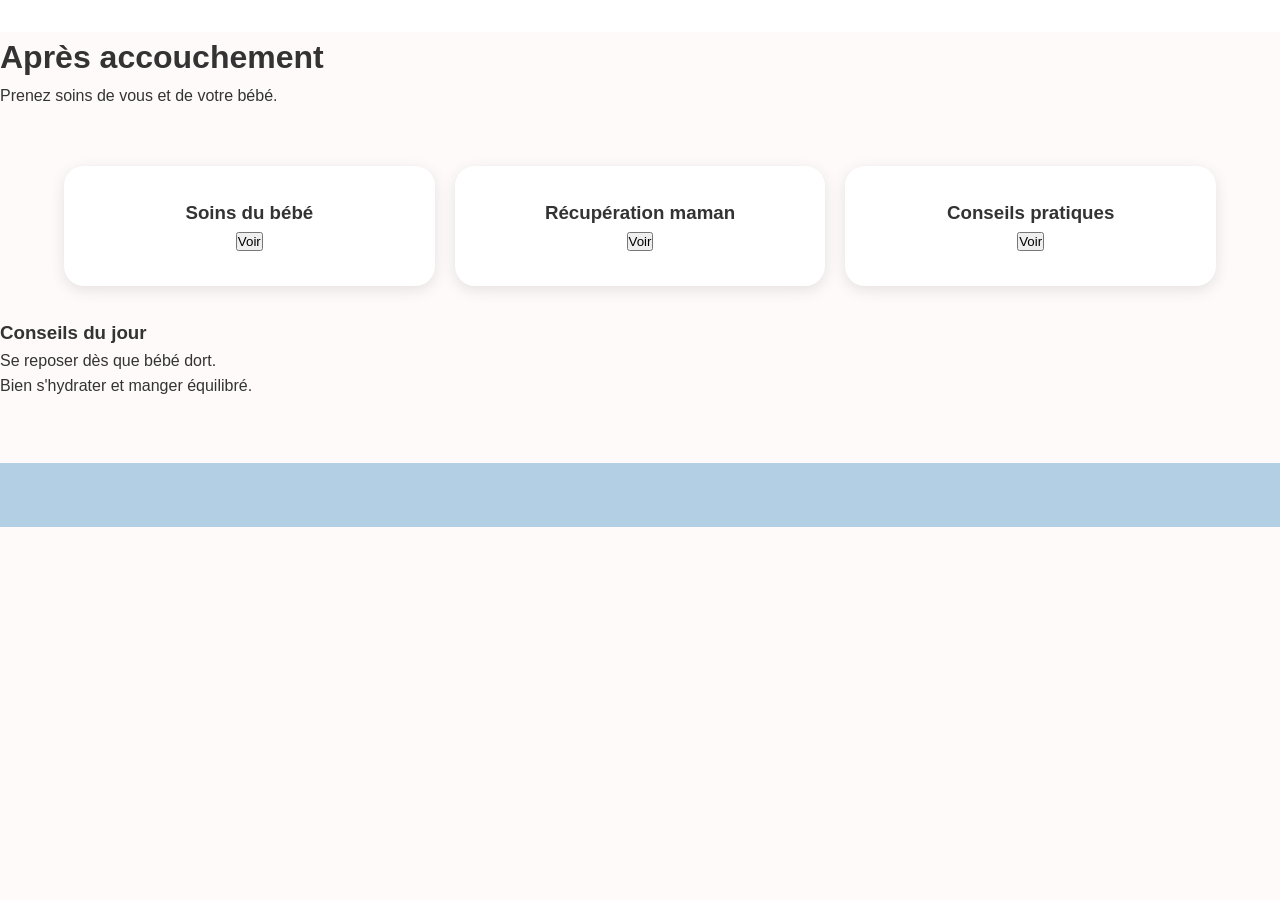
==== ap_accouchement.html @ ddcda5e3 "commit1" ====
<!DOCTYPE html>
<html lang="fr">
<head>
    <meta charset="UTF-8">
    <title>Après Accouchement</title>
    <link rel="stylesheet" href="style.css">
</head>
<body>
    <header id="header-shared"></header>
    <main>
        <div class="hero-post">
            <h1>Après accouchement</h1>
            <p>Prenez soins de vous et de votre bébé.</p>
            <img src="maman_bebe_post.png" alt="">
        </div>
        <div class="grid-container">
            <div class="card-action pink-light">
                <h3>Soins du bébé</h3>
                <button class="btn-pink" onclick="goTo('conseil.html')">Voir</button>
            </div>
            <div class="card-action blue-light">
                <h3>Récupération maman</h3>
                <button class="btn-blue">Voir</button>
            </div>
            <div class="card-action gray-light">
                <h3>Conseils pratiques</h3>
                <button class="btn-gray">Voir</button>
            </div>
        </div>
        <div class="daily-tips">
            <h3>Conseils du jour</h3>
            <ul>
                <li>Se reposer dès que bébé dort.</li>
                <li>Bien s'hydrater et manger équilibré.</li>
            </ul>
        </div>
    </main>
    <footer id="footer-shared"></footer>
    <script src="script.js"></script>
</body>
</html>
---- style.css ----
:root {
    --pink: #e9899e;
    --blue-bg: #e8f0f8;
    --gray-dark: #333;
    --gray-light: #757575;
    --white: #ffffff;
    --shadow: 0 4px 15px rgba(0, 0, 0, 0.1);
}

* { box-sizing: border-box; margin: 0; padding: 0; font-family: 'Arial', sans-serif; }

body { background-color: #fffafa; color: var(--gray-dark); line-height: 1.6; }

/* Header & Nav */
header {
    display: flex;
    justify-content: space-between;
    align-items: center;
    padding: 1rem 5%;
    background: var(--white);
}

.logo { display: flex; align-items: center; font-weight: bold; color: var(--pink); gap: 8px; }
.logo img { height: 35px; }

nav { display: flex; gap: 20px; flex-wrap: wrap; }
nav a { text-decoration: none; color: var(--gray-dark); font-size: 0.9rem; transition: 0.3s; }
nav a:hover, nav a.active { color: var(--pink); border-bottom: 2px solid var(--pink); }

/* Titre Principal (H1 des images) */
.main-title {
    text-align: center;
    font-size: 1.8rem;
    padding: 2rem 10%;
    font-weight: 800;
}

/* Formulaires & Cartes Bleues (IMG_0869, 0870, 0871) */
.blue-section {
    background-color: var(--blue-bg);
    border-radius: 20px;
    padding: 2rem;
    width: 90%;
    max-width: 600px;
    margin: 0 auto 2rem;
    text-align: center;
}

input, select {
    width: 100%;
    padding: 15px;
    margin: 10px 0;
    border: none;
    border-radius: 12px;
    box-shadow: var(--shadow);
    font-size: 1rem;
}

.btn-submit {
    background-color: var(--pink);
    color: white;
    padding: 12px 40px;
    border: none;
    border-radius: 12px;
    font-size: 1.1rem;
    cursor: pointer;
    margin-top: 15px;
}

/* Responsive Grid (IMG_0872) */
.grid-container {
    display: grid;
    grid-template-columns: 1fr; /* Mobile */
    gap: 20px;
    padding: 2rem 5%;
}

@media (min-width: 768px) { .grid-container { grid-template-columns: repeat(3, 1fr); } }

.card-action {
    background: white;
    padding: 2rem;
    border-radius: 20px;
    text-align: center;
    box-shadow: var(--shadow);
}

/* Footer (IMG_0872 bas) */
footer {
    background-color: #b3cfe4;
    padding: 2rem 5%;
    margin-top: 4rem;
}

.footer-grid {
    display: flex;
    flex-wrap: wrap;
    justify-content: space-between;
    gap: 20px;
}

.footer-item { min-width: 200px; }
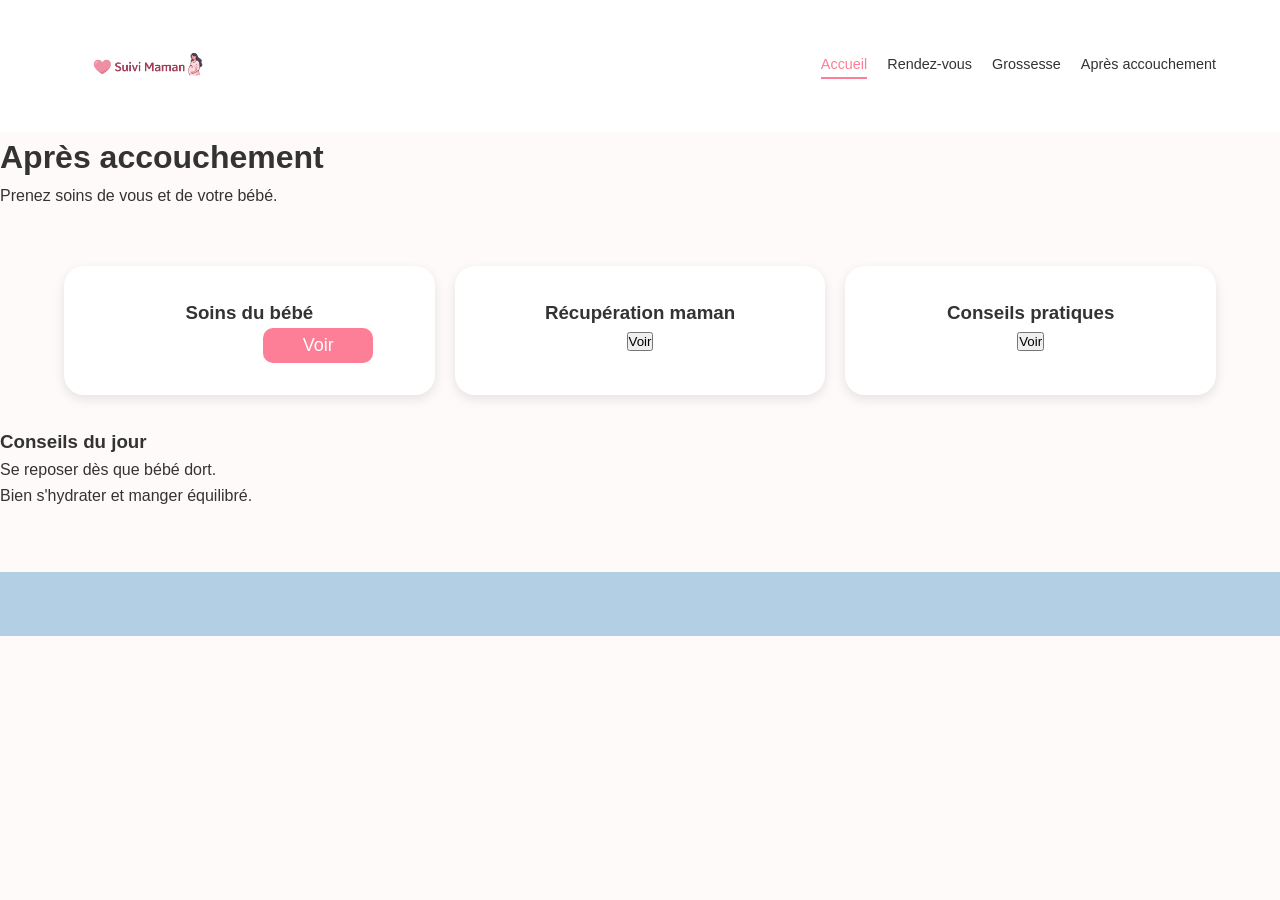
==== commit 4f1e4fdb: "commit2" ====
--- a/ap_accouchement.html
+++ b/ap_accouchement.html
@@ -6,7 +6,15 @@
     <link rel="stylesheet" href="style.css">
 </head>
 <body>
-    <header id="header-shared"></header>
+    <header>
+        <div class="logo"><img src="./images_suivi/logo.png" alt=""></div>
+        <nav>
+            <a href="accueil.html" class="active">Accueil</a>
+            <a href="rdv.html">Rendez-vous</a>
+            <a href="suivi.html">Grossesse</a>
+            <a href="ap_accouchement.html">Après accouchement</a>
+        </nav>
+    </header>
     <main>
         <div class="hero-post">
             <h1>Après accouchement</h1>
--- a/style.css
+++ b/style.css
@@ -1,15 +1,24 @@
 :root {
-    --pink: #e9899e;
-    --blue-bg: #e8f0f8;
+    --pink: #FD7E97;
+    --blue-bg: #E5EEF7;
     --gray-dark: #333;
     --gray-light: #757575;
     --white: #ffffff;
     --shadow: 0 4px 15px rgba(0, 0, 0, 0.1);
 }
 
-* { box-sizing: border-box; margin: 0; padding: 0; font-family: 'Arial', sans-serif; }
+* {
+    box-sizing: border-box;
+    margin: 0;
+    padding: 0;
+    font-family: 'Arial', sans-serif;
+}
 
-body { background-color: #fffafa; color: var(--gray-dark); line-height: 1.6; }
+body {
+    background-color: #fffafa;
+    color: var(--gray-dark);
+    line-height: 1.6;
+}
 
 /* Header & Nav */
 header {
@@ -20,12 +29,30 @@
     background: var(--white);
 }
 
-.logo { display: flex; align-items: center; font-weight: bold; color: var(--pink); gap: 8px; }
-.logo img { height: 35px; }
+.logo {
+    display: flex;
+    align-items: center;
+    gap: 8px;
+}
+.logo img {
+    height: 100px;
+}
 
-nav { display: flex; gap: 20px; flex-wrap: wrap; }
-nav a { text-decoration: none; color: var(--gray-dark); font-size: 0.9rem; transition: 0.3s; }
-nav a:hover, nav a.active { color: var(--pink); border-bottom: 2px solid var(--pink); }
+nav {
+    display: flex;
+    gap: 20px;
+    flex-wrap: wrap;
+}
+nav a {
+    text-decoration: none;
+    color: var(--gray-dark);
+    font-size: 0.9rem;
+    transition: 0.3s;
+}
+nav a:hover, nav a.active {
+    color: var(--pink);
+    border-bottom: 2px solid var(--pink);
+}
 
 /* Titre Principal (H1 des images) */
 .main-title {
@@ -34,6 +61,40 @@
     padding: 2rem 10%;
     font-weight: 800;
 }
+
+.hero {
+    display: flex;
+    background-color: #E5EEF7;
+    h1 {
+    font-size: 60px;
+    }
+}
+.hero-text {
+    margin-left: 50px;
+    padding-top: 40px;
+}
+.hero-img {
+        margin-left: 50%;
+        
+    }
+.btn-accueil {
+    background-color: #FD7E97;
+    color: white;
+    width: 280px;
+    height: 40px;
+    font-size: 18px;
+    border-radius: 10px;
+    border: #FD7E97;
+    margin-top: 30px;
+}
+
+.section-title {
+    margin-top: 40px;
+    font-size: 40px;
+    text-align: center;
+    
+}
+
 
 /* Formulaires & Cartes Bleues (IMG_0869, 0870, 0871) */
 .blue-section {
@@ -66,23 +127,42 @@
     cursor: pointer;
     margin-top: 15px;
 }
+.btn-pink{
+    background-color: #FD7E97;
+    color: white;
+    width: 110px;
+    height: 35px;
+    font-size: 18px;
+    margin-left: 45%;
+    border-radius: 10px;
+    border: #FD7E97;
+}
 
 /* Responsive Grid (IMG_0872) */
 .grid-container {
     display: grid;
     grid-template-columns: 1fr; /* Mobile */
     gap: 20px;
-    padding: 2rem 5%;
+    padding: 32px 5%;
+    img {
+        width: 200px;
+        height: auto;
+    }
 }
 
-@media (min-width: 768px) { .grid-container { grid-template-columns: repeat(3, 1fr); } }
+@media (min-width: 768px) {
+    .grid-container
+    {
+        grid-template-columns: repeat(3, 1fr);
+    }
+}
 
 .card-action {
     background: white;
-    padding: 2rem;
+    padding: 32px;
     border-radius: 20px;
     text-align: center;
-    box-shadow: var(--shadow);
+    box-shadow: rgba(0, 0, 0, 0.1) 0px 4px 12px;
 }
 
 /* Footer (IMG_0872 bas) */
@@ -99,4 +179,6 @@
     gap: 20px;
 }
 
-.footer-item { min-width: 200px; }+.footer-item {
+    min-width: 200px;
+}
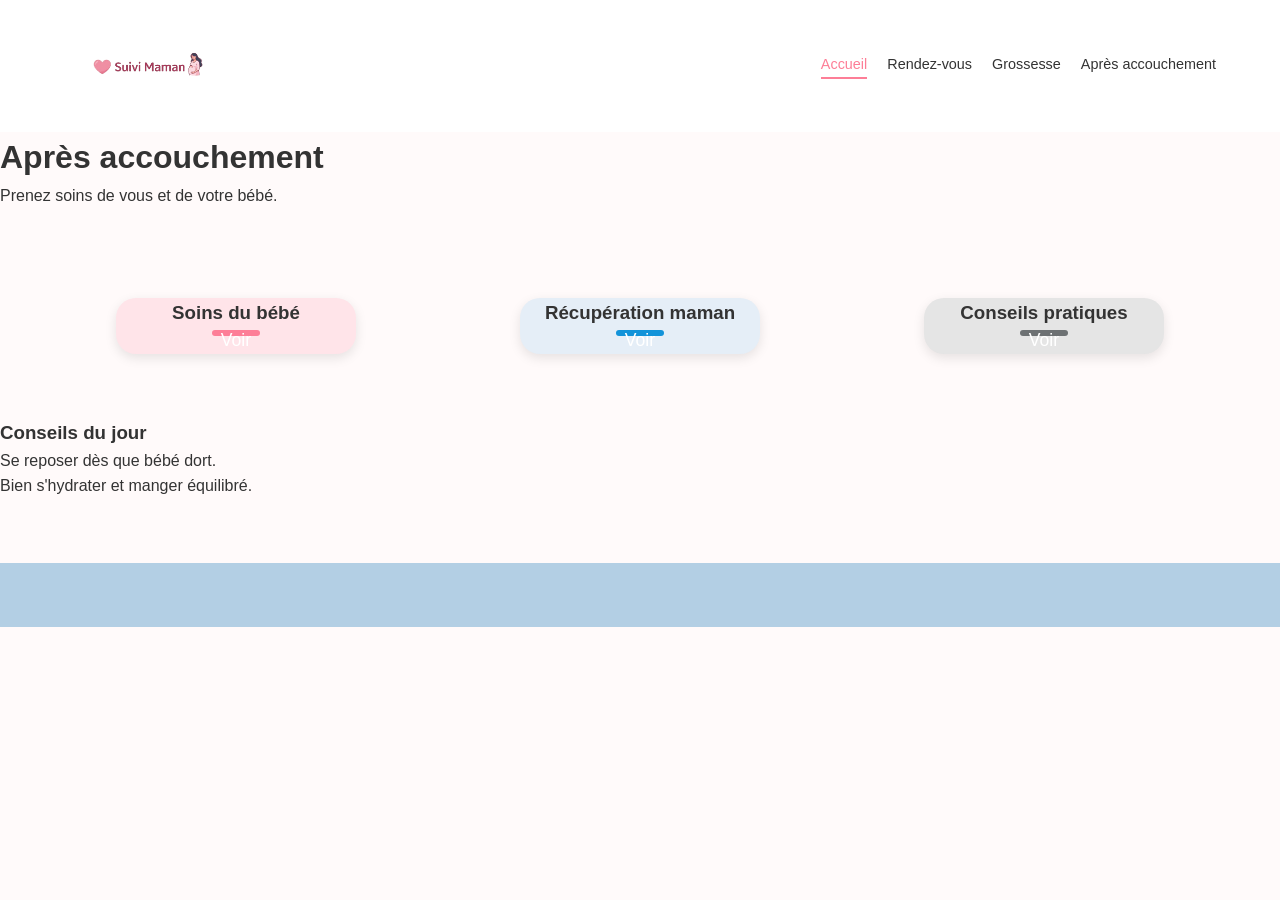
==== commit 62449d0d: "commit3" ====
--- a/ap_accouchement.html
+++ b/ap_accouchement.html
@@ -1,10 +1,12 @@
 <!DOCTYPE html>
 <html lang="fr">
+
 <head>
     <meta charset="UTF-8">
     <title>Après Accouchement</title>
     <link rel="stylesheet" href="style.css">
 </head>
+
 <body>
     <header>
         <div class="logo"><img src="./images_suivi/logo.png" alt=""></div>
@@ -22,17 +24,17 @@
             <img src="maman_bebe_post.png" alt="">
         </div>
         <div class="grid-container">
-            <div class="card-action pink-light">
+            <div class="card-action rose">
                 <h3>Soins du bébé</h3>
-                <button class="btn-pink" onclick="goTo('conseil.html')">Voir</button>
+                <button class="btn-rose" onclick="goTo('conseil.html')">Voir</button>
             </div>
-            <div class="card-action blue-light">
+            <div class="card-action bleu">
                 <h3>Récupération maman</h3>
-                <button class="btn-blue">Voir</button>
+                <button class="btn-bleu">Voir</button>
             </div>
-            <div class="card-action gray-light">
+            <div class="card-action gris">
                 <h3>Conseils pratiques</h3>
-                <button class="btn-gray">Voir</button>
+                <button class="btn-gris">Voir</button>
             </div>
         </div>
         <div class="daily-tips">
@@ -46,4 +48,5 @@
     <footer id="footer-shared"></footer>
     <script src="script.js"></script>
 </body>
+
 </html>
--- a/style.css
+++ b/style.css
@@ -65,6 +65,7 @@
 .hero {
     display: flex;
     background-color: #E5EEF7;
+    justify-content: space-between;
     h1 {
     font-size: 60px;
     }
@@ -73,10 +74,7 @@
     margin-left: 50px;
     padding-top: 40px;
 }
-.hero-img {
-        margin-left: 50%;
-        
-    }
+
 .btn-accueil {
     background-color: #FD7E97;
     color: white;
@@ -141,11 +139,12 @@
 /* Responsive Grid (IMG_0872) */
 .grid-container {
     display: grid;
-    grid-template-columns: 1fr; /* Mobile */
-    gap: 20px;
-    padding: 32px 5%;
+    justify-items: center;
+    gap: 60px;
+    width: 100%;
+    padding: 5%;
     img {
-        width: 200px;
+        width: 100px;
         height: auto;
     }
 }
@@ -158,11 +157,112 @@
 }
 
 .card-action {
+    align-items: center;
     background: white;
-    padding: 32px;
     border-radius: 20px;
     text-align: center;
     box-shadow: rgba(0, 0, 0, 0.1) 0px 4px 12px;
+    width: 70%;
+    bleu {
+        background-color: #757575;
+    }
+    
+}
+
+.card-action.bleu {
+    background-color: #E5EEF7;
+}
+
+.card-action.rose {
+    background-color: #FFE4E9;
+}
+
+.card-action.gris {
+    background-color: #E5E5E5;
+}
+
+.btn-bleu {
+    background-color: #1293D9;
+    border: 1px;
+    height: 10%;
+    width: 20%;
+    color: white;
+    font-size: 110%;
+    border-radius: 20px;
+}
+
+.btn-rose {
+    background-color: #FD7E97;
+    border: 1px;
+    height: 10%;
+    width: 20%;
+    color: white;
+    font-size: 110%;
+    border-radius: 20px;
+}
+
+.btn-gris {
+    background-color: #6D7173;
+    border: 1px;
+    height: 10%;
+    width: 20%;
+    color: white;
+    font-size: 110%;
+    border-radius: 20px;
+}
+
+
+  
+.recent {
+    display: flex;
+    flex-direction: column; /* Les articles s'empilent verticalement */
+    align-items: center;    /* Centre les articles horizontalement */
+    gap: 30px;              /* Crée l'espace entre l'article 1 et l'article 2 */
+    margin: 0 auto;      /* Espace extérieur haut/bas et centrage du bloc */
+    width: 90%;
+    a {
+        color: #1293D9;
+    }
+}
+
+.recent-articles{
+    display: flex;
+}
+.recent-articles img {
+        width: 120px;
+        height: 90px;
+        border: 1px;
+        background-color: #A7CAE1;
+        border-radius: 5%;
+    }
+
+h2 {
+        font-size: 40px;
+        margin-left: 5%;
+    }
+
+
+.recent-articles.case1 {
+    background-color: #E5EEF7;
+    border: 1px;
+    border-radius: 20px;
+    gap: 10%;
+    padding: 50px;
+    width: 90%;
+    align-items: center;
+}
+
+#bloc {
+    width: 110px;
+}
+.recent-articles.case2 {
+    background-color: #E5EEF7;
+    border: 1px;
+    border-radius: 20px;
+    gap: 10%;
+    padding: 50px;
+    width: 90%;
+    align-items: center;
 }
 
 /* Footer (IMG_0872 bas) */
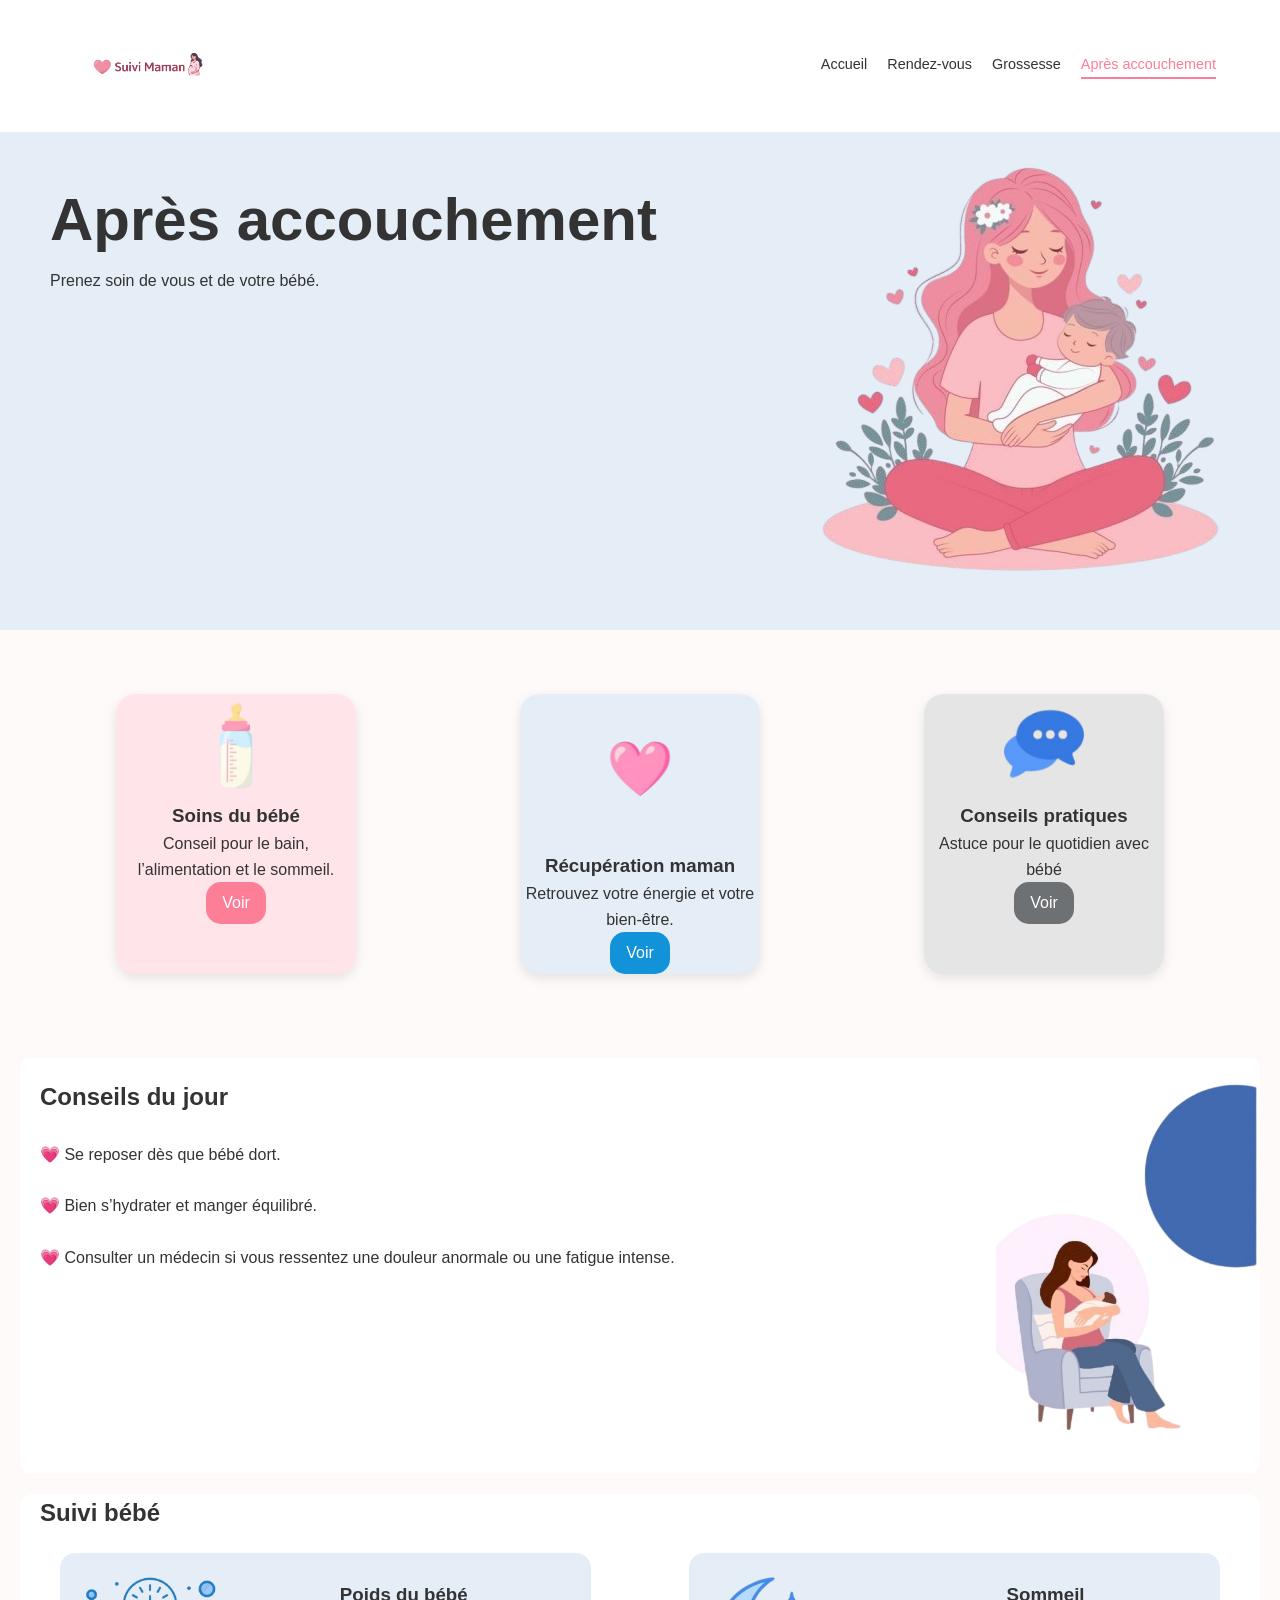
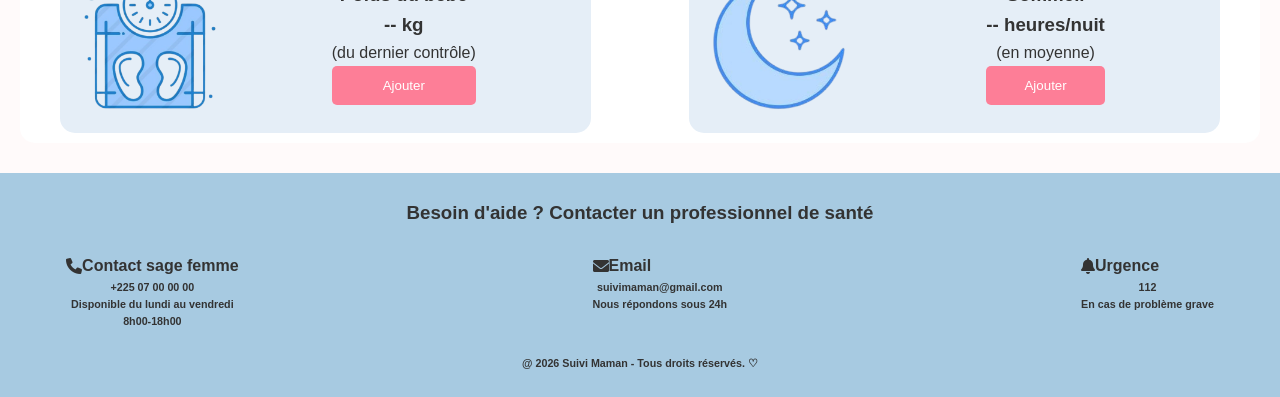
==== commit be07151c: "commit7" ====
--- a/ap_accouchement.html
+++ b/ap_accouchement.html
@@ -5,48 +5,126 @@
     <meta charset="UTF-8">
     <title>Après Accouchement</title>
     <link rel="stylesheet" href="style.css">
+    <link rel="stylesheet" href="https://cdnjs.cloudflare.com/ajax/libs/font-awesome/6.0.0/css/all.min.css">
 </head>
 
 <body>
     <header>
         <div class="logo"><img src="./images_suivi/logo.png" alt=""></div>
         <nav>
-            <a href="accueil.html" class="active">Accueil</a>
+            <a href="accueil.html">Accueil</a>
             <a href="rdv.html">Rendez-vous</a>
             <a href="suivi.html">Grossesse</a>
-            <a href="ap_accouchement.html">Après accouchement</a>
+            <a href="ap_accouchement.html" class="active">Après accouchement</a>
         </nav>
     </header>
     <main>
-        <div class="hero-post">
-            <h1>Après accouchement</h1>
-            <p>Prenez soins de vous et de votre bébé.</p>
-            <img src="maman_bebe_post.png" alt="">
+        <div class="hero">
+            <div class="hero-text">
+                <h1>Après accouchement</h1>
+                <p>Prenez soin de vous et de votre bébé.</p>
+            </div>
+            <div class="hero-img"><img src="./images_suivi/maman3.png" alt=""></div>
         </div>
-        <div class="grid-container">
+        <section class="grid-container">
+
             <div class="card-action rose">
+                <img src="./images_suivi/bibéron.png" alt="">
                 <h3>Soins du bébé</h3>
+                <p>Conseil pour le bain, l’alimentation et le sommeil.</p>
                 <button class="btn-rose" onclick="goTo('conseil.html')">Voir</button>
             </div>
+
             <div class="card-action bleu">
+                <img src="./images_suivi/coeur.png" alt="">
                 <h3>Récupération maman</h3>
-                <button class="btn-bleu">Voir</button>
+                <p>Retrouvez votre énergie et votre bien-être.</p>
+                <button class="btn-bleu" onclick="goTo('conseil.html')">Voir</button>
             </div>
+
             <div class="card-action gris">
+                <img src="./images_suivi/message.png" alt="">
                 <h3>Conseils pratiques</h3>
-                <button class="btn-gris">Voir</button>
+                <p>Astuce pour le quotidien avec bébé</p>
+                <button class="btn-gris" onclick="goTo('conseil.html')">Voir</button>
             </div>
-        </div>
-        <div class="daily-tips">
-            <h3>Conseils du jour</h3>
-            <ul>
-                <li>Se reposer dès que bébé dort.</li>
-                <li>Bien s'hydrater et manger équilibré.</li>
-            </ul>
-        </div>
-    </main>
-    <footer id="footer-shared"></footer>
-    <script src="script.js"></script>
+
+        </section>
+
+        <section class="conseils">
+            <div>
+                <h2>Conseils du jour</h2><br>
+                <p>💗 Se reposer dès que bébé dort.</p><br>
+                <p>💗 Bien s’hydrater et manger équilibré.</p><br>
+                <p>💗 Consulter un médecin si vous ressentez une douleur anormale ou une fatigue intense.</p>
+            </div>
+            <div><img src="./images_suivi/maman4.png" alt=""></div>
+        </section>
+
+        <section class="suivi">
+            <h2>Suivi bébé</h2>
+            <div class="sv">
+                <div class="boite-suivi">
+                    <img src="./images_suivi/balence2.png" alt="">
+                    <div id="sv">
+                        <h3>Poids du bébé</h3>
+                        <h3 id="poids">-- kg</h3>
+                        <p>(du dernier contrôle)</p>
+                        <button onclick="ajouterPoids()">Ajouter</button>
+                    </div>
+                </div>
+
+                <div class="boite-suivi">
+                    <img src="./images_suivi/lune.png" alt="">
+                    <div id="sv">
+                        <h3>Sommeil</h3>
+                        <h3 id="sommeil">-- heures/nuit</h3>
+                        <p>(en moyenne)</p>
+                        <button onclick="ajouterSommeil()">Ajouter</button>
+                    </div>
+                </div>
+            </div>
+
+        </section>
+
+        <footer id="footer-shared">
+            <h3>Besoin d'aide ? Contacter un professionnel de santé</h3>
+            <section class="icons">
+                <div class="icon">
+                    <div id="ico">
+                        <i class="fa-solid fa-phone"></i>
+                        <h4>Contact sage femme</h4>
+                    </div>
+                    <div>
+                        <h6>+225 07 00 00 00</h6>
+                        <h6>Disponible du lundi au vendredi</h6>
+                        <h6>8h00-18h00</h6>
+                    </div>
+                </div>
+                <div class="icon">
+                    <div id="ico">
+                        <i class="fa-solid fa-envelope"></i>
+                        <h4>Email</h4>
+                    </div>
+                    <div>
+                        <h6>suivimaman@gmail.com</h6>
+                        <h6>Nous répondons sous 24h</h6>
+                    </div>
+                </div>
+                <div class="icon">
+                    <div id="ico">
+                        <i class="fa-solid fa-bell"></i>
+                        <h4>Urgence</h4>
+                    </div>
+                    <div>
+                        <h6>112</h6>
+                        <h6>En cas de problème grave</h6>
+                    </div>
+                </div>
+            </section>
+            <h6>@ 2026 Suivi Maman - Tous droits réservés. ♡</h6>
+        </footer>
+        <script src="script.js"></script>
 </body>
 
 </html>
--- a/style.css
+++ b/style.css
@@ -32,7 +32,6 @@
 .logo {
     display: flex;
     align-items: center;
-    gap: 8px;
 }
 .logo img {
     height: 100px;
@@ -134,6 +133,65 @@
     margin-left: 45%;
     border-radius: 10px;
     border: #FD7E97;
+}
+
+/*grossesse*/
+.resume {
+  display: flex;
+  justify-content: space-around;
+  margin: 20px;
+}
+
+.cart {
+  background: white;
+  padding: 15px;
+  border-radius: 10px;
+  width: 25%;
+  text-align: center;
+  box-shadow: 0 2px 5px rgba(0,0,0,0.1);
+}
+
+/* FORMULAIRE */
+.formulaire {
+  background: white;
+  margin: 20px;
+  padding: 20px;
+  border-radius: 10px;
+}
+
+input {
+  width: 100%;
+  padding: 10px;
+  margin-bottom: 10px;
+}
+
+button {
+  width: 100%;
+  padding: 12px;
+  background: #FD7E97;
+  color: white;
+  border: none;
+  border-radius: 5px;
+  cursor: pointer;
+}
+
+/* RESULTAT */
+#resultat {
+  margin-top: 15px;
+  font-weight: bold;
+}
+
+/* CONSEILS */
+.infos {
+  background: #fff0f5;
+  margin: 20px;
+  padding: 15px;
+  border-radius: 10px;
+}
+
+#gross {
+     width: 30%;
+    height: auto;
 }
 
 /* Responsive Grid (IMG_0872) */
@@ -184,31 +242,31 @@
 .btn-bleu {
     background-color: #1293D9;
     border: 1px;
-    height: 10%;
-    width: 20%;
-    color: white;
-    font-size: 110%;
-    border-radius: 20px;
+    height: 15%;
+    width: 25%;
+    color: white;
+    font-size: 100%;
+    border-radius: 15px;
 }
 
 .btn-rose {
     background-color: #FD7E97;
     border: 1px;
-    height: 10%;
-    width: 20%;
-    color: white;
-    font-size: 110%;
-    border-radius: 20px;
+    height: 15%;
+    width: 25%;
+    color: white;
+    font-size: 100%;
+    border-radius: 15px;
 }
 
 .btn-gris {
     background-color: #6D7173;
     border: 1px;
-    height: 10%;
-    width: 20%;
-    color: white;
-    font-size: 110%;
-    border-radius: 20px;
+    height: 15%;
+    width: 25%;
+    color: white;
+    font-size: 100%;
+    border-radius: 15px;
 }
 
 
@@ -234,13 +292,11 @@
         border: 1px;
         background-color: #A7CAE1;
         border-radius: 5%;
-    }
-
-h2 {
+        h2 {
         font-size: 40px;
         margin-left: 5%;
     }
-
+    }
 
 .recent-articles.case1 {
     background-color: #E5EEF7;
@@ -264,21 +320,222 @@
     width: 90%;
     align-items: center;
 }
-
+.phrase {
+    margin-bottom: 3%;
+    p {
+        margin-left: 5%;
+        font-size: 30px;
+    }
+}
+
+/*rdv.hml*/
+.page-intro {
+    margin-left: 50px;
+    padding-top: 40px;
+}
+
+.btn-supprimer {
+    background-color: #FD7E97;
+    color: white;
+    width: 140px;
+    height: 40px;
+    font-size: 18px;
+    border-radius: 10px;
+    border: #FD7E97;
+    margin-top: 30px;
+}
+
+.btn-ajouter {
+    background-color: #1293D9;
+    color: white;
+    width: 140px;
+    height: 40px;
+    font-size: 18px;
+    border-radius: 10px;
+    border: #FD7E97;
+    margin-top: 30px;
+}
+
+.btn-modifier {
+    background-color: #6D7173;
+    color: white;
+    width: 140px;
+    height: 40px;
+    font-size: 18px;
+    border-radius: 10px;
+    border: #FD7E97;
+    margin-top: 30px;
+}
+
+.rendv {
+    flex-direction: column; /* Les articles s'empilent verticalement */
+    align-items: center;    /* Centre les articles horizontalement */
+    gap: 30px;              /* Crée l'espace entre l'article 1 et l'article 2 */
+    margin: 0 auto;      /* Espace extérieur haut/bas et centrage du bloc */
+    width: 90%;
+}
+
+.doc {
+    display: flex;
+    border: 1px;
+    margin-bottom: 5%;
+    background-color: #E5EEF7;
+    gap: 5%;
+    height: 400px;
+}
+
+#imdoc {
+    border: 1px;
+    background-color: #68c5ff5d;
+    height: 60%;
+    width: 15%;
+    height: 100%;
+}
+
+#idoc{
+    width: 30%;
+    height: auto;
+}
+
+.doteu {
+    display: flex;
+    align-items: center;
+    justify-content: space-between;
+    padding: 0 100px;
+    h2 {
+        color: #6d717390;
+        font-size: 30px;
+    }
+}
+
+.he {
+    margin: 5%;
+}
 /* Footer (IMG_0872 bas) */
 footer {
-    background-color: #b3cfe4;
-    padding: 2rem 5%;
-    margin-top: 4rem;
-}
-
-.footer-grid {
-    display: flex;
-    flex-wrap: wrap;
+    background-color: #A7CAE1;
+    padding: 5%;
+}
+
+#footer-shared{
+    text-align: center;
+    padding: 2%;
+}
+
+#ico {
+    display: flex;
+    align-items: center;
+}
+
+.icons {
+    display: flex;
+    justify-content: center;
+    gap: 30%;
+    padding: 2%;
+}
+
+/*ap-accouchement*/
+
+/* CONSEILS */
+.conseils {
+    display: flex;
+    background: white;
+    margin: 20px;
+    padding: 20px;
+    border-radius: 10px;
     justify-content: space-between;
-    gap: 20px;
-}
-
-.footer-item {
-    min-width: 200px;
+    img {
+        width: 62%;
+        height: auto;
+        margin-left: 42%;
+    }
+}
+
+/* SUIVI */
+.suivi {
+    margin: 20px;
+    border: 1px;
+    border-radius: 15px;
+    background-color: white;
+    h2 {
+        margin: 20px;
+        margin-bottom: -20px;
+    }
+}
+
+.sv {
+    display: flex;
+    justify-content: space-between;
+    margin: 30px;
+}
+
+.boite-suivi {
+    display: flex;
+    justify-content: space-between;
+    align-items: center;
+    background: #E5EEF7;
+    padding: 15px;
+    margin: 10px;
+    border-radius: 15px;
+    width:45%;
+    height: auto;
+    img {
+        width: 30%;
+        height: auto;
+    }
+}
+
+#sv {
+    margin-right: 20%;
+    text-align: center;
+}
+
+/*conseil.html*/
+
+.soins {
+    margin: 10px;
+    border: 1px;
+    border-radius: 20px;
+    background-color: #68c5ff69;
+    h2 {
+        color: #FD7E97;
+        text-align: center;
+    }
+}
+
+#soins {
+    display: flex;
+    align-items: center;
+}
+
+.recup {
+    margin: 10px;
+    border: 1px;
+    border-radius: 20px;
+    background-color: #E5EEF7;
+    h2 {
+        color: #1293D9;
+        text-align: center;
+    }
+}
+
+#recup {
+    display: flex;
+    align-items: center;
+}
+
+.prati {
+    margin: 10px;
+    border: 1px;
+    border-radius: 20px;
+    background-color: #FFE4E9;
+    h2 {
+        color: #757575;
+        text-align: center;
+    }
+}
+
+#prati {
+    display: flex;
+    align-items: center;
 }
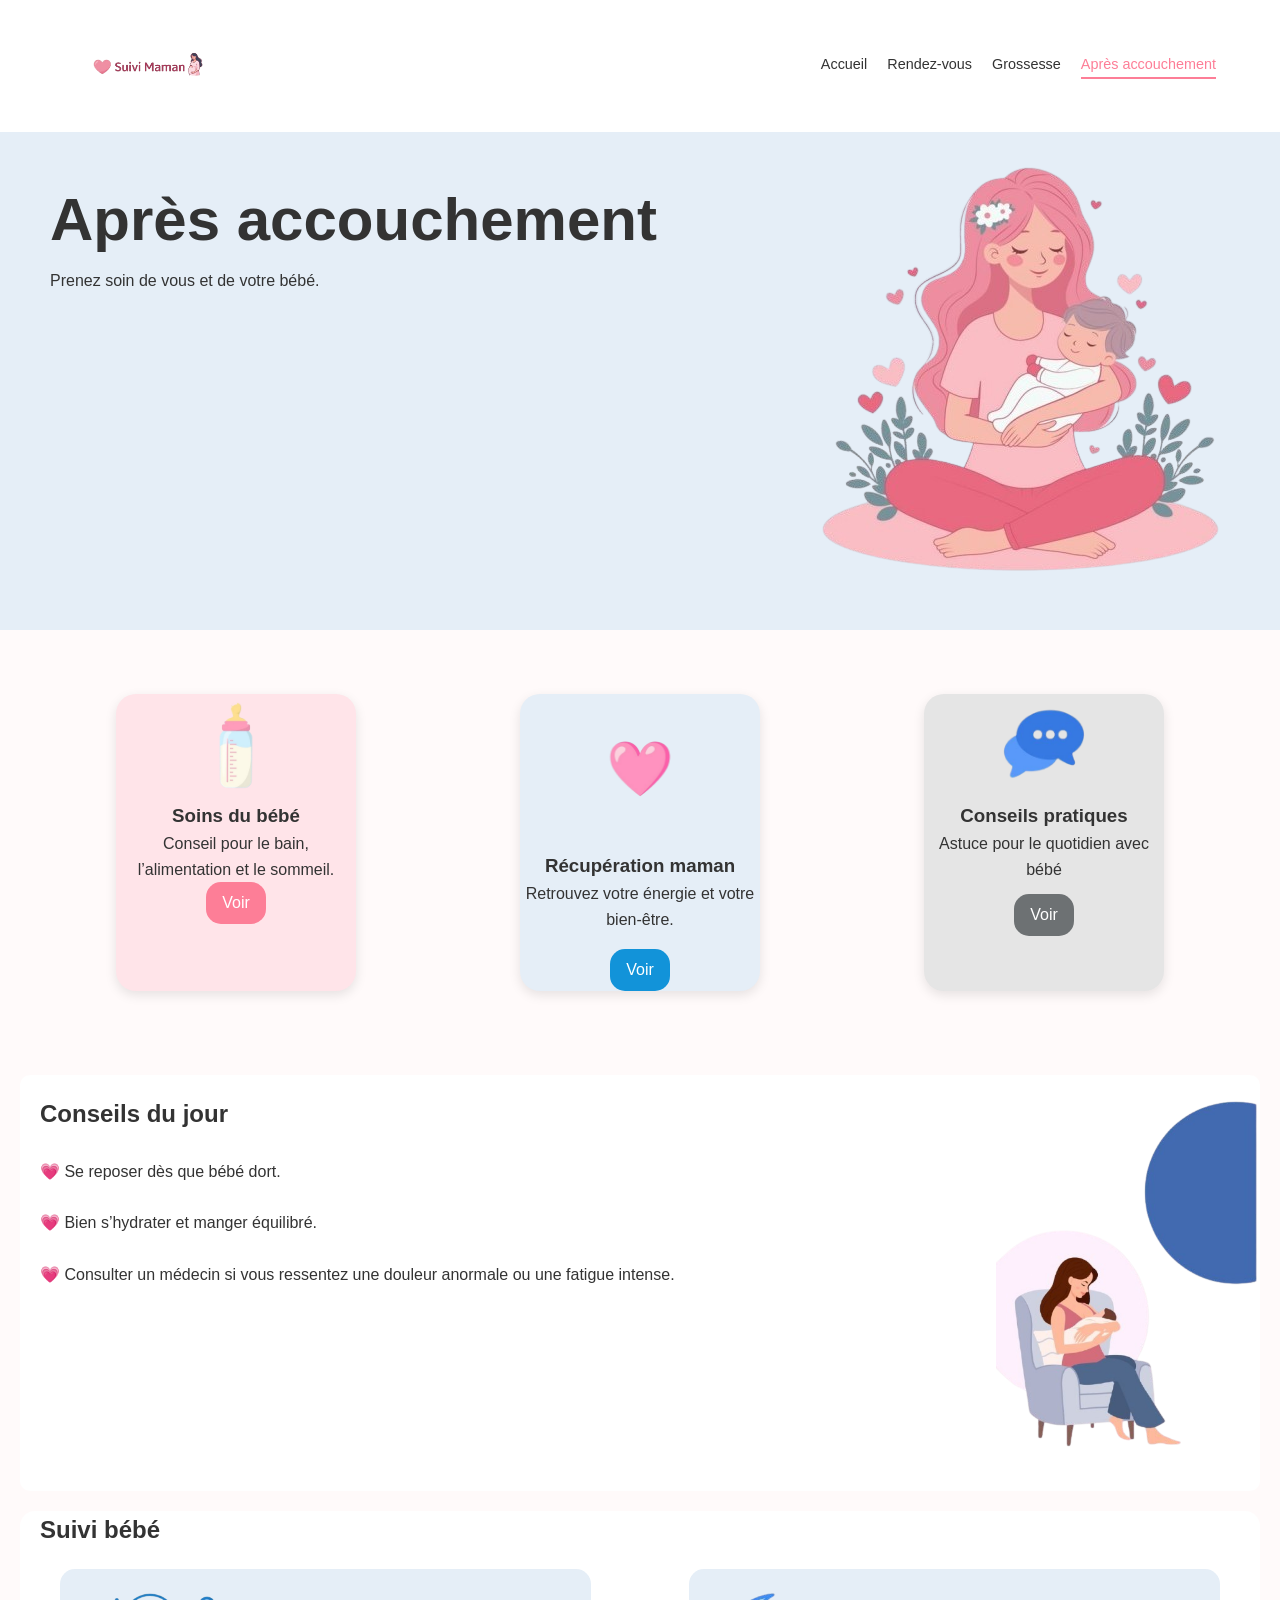
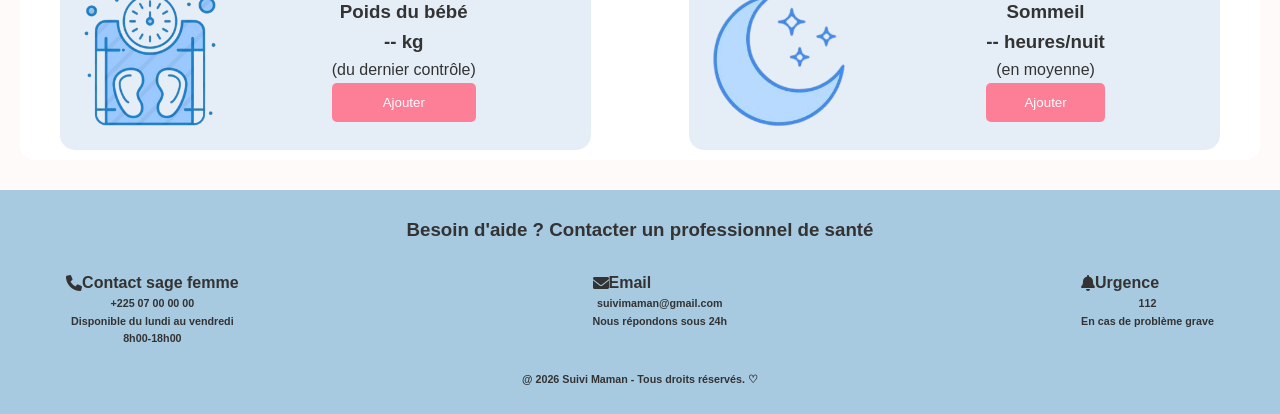
==== commit db7f99f2: "commit8" ====
--- a/ap_accouchement.html
+++ b/ap_accouchement.html
@@ -14,7 +14,7 @@
         <nav>
             <a href="accueil.html">Accueil</a>
             <a href="rdv.html">Rendez-vous</a>
-            <a href="suivi.html">Grossesse</a>
+            <a href="grossesse.html">Grossesse</a>
             <a href="ap_accouchement.html" class="active">Après accouchement</a>
         </nav>
     </header>
--- a/style.css
+++ b/style.css
@@ -61,6 +61,17 @@
     font-weight: 800;
 }
 
+.connex {
+    display: flex;
+    justify-content: center;
+    gap: 10px;
+}
+
+.connet {
+    color: #1293D9;
+    cursor: pointer;
+}
+
 .hero {
     display: flex;
     background-color: #E5EEF7;
@@ -78,7 +89,6 @@
     background-color: #FD7E97;
     color: white;
     width: 280px;
-    height: 40px;
     font-size: 18px;
     border-radius: 10px;
     border: #FD7E97;
@@ -128,7 +138,6 @@
     background-color: #FD7E97;
     color: white;
     width: 110px;
-    height: 35px;
     font-size: 18px;
     margin-left: 45%;
     border-radius: 10px;
@@ -242,17 +251,16 @@
 .btn-bleu {
     background-color: #1293D9;
     border: 1px;
-    height: 15%;
     width: 25%;
     color: white;
     font-size: 100%;
     border-radius: 15px;
+    margin-top: 7%;
 }
 
 .btn-rose {
     background-color: #FD7E97;
     border: 1px;
-    height: 15%;
     width: 25%;
     color: white;
     font-size: 100%;
@@ -262,11 +270,11 @@
 .btn-gris {
     background-color: #6D7173;
     border: 1px;
-    height: 15%;
     width: 25%;
     color: white;
     font-size: 100%;
     border-radius: 15px;
+    margin-top: 5%;
 }
 
 
@@ -495,7 +503,7 @@
 .soins {
     margin: 10px;
     border: 1px;
-    border-radius: 20px;
+    border-radius: 30px;
     background-color: #68c5ff69;
     h2 {
         color: #FD7E97;
@@ -511,7 +519,7 @@
 .recup {
     margin: 10px;
     border: 1px;
-    border-radius: 20px;
+    border-radius: 30px;
     background-color: #E5EEF7;
     h2 {
         color: #1293D9;
@@ -527,7 +535,7 @@
 .prati {
     margin: 10px;
     border: 1px;
-    border-radius: 20px;
+    border-radius: 30px;
     background-color: #FFE4E9;
     h2 {
         color: #757575;
